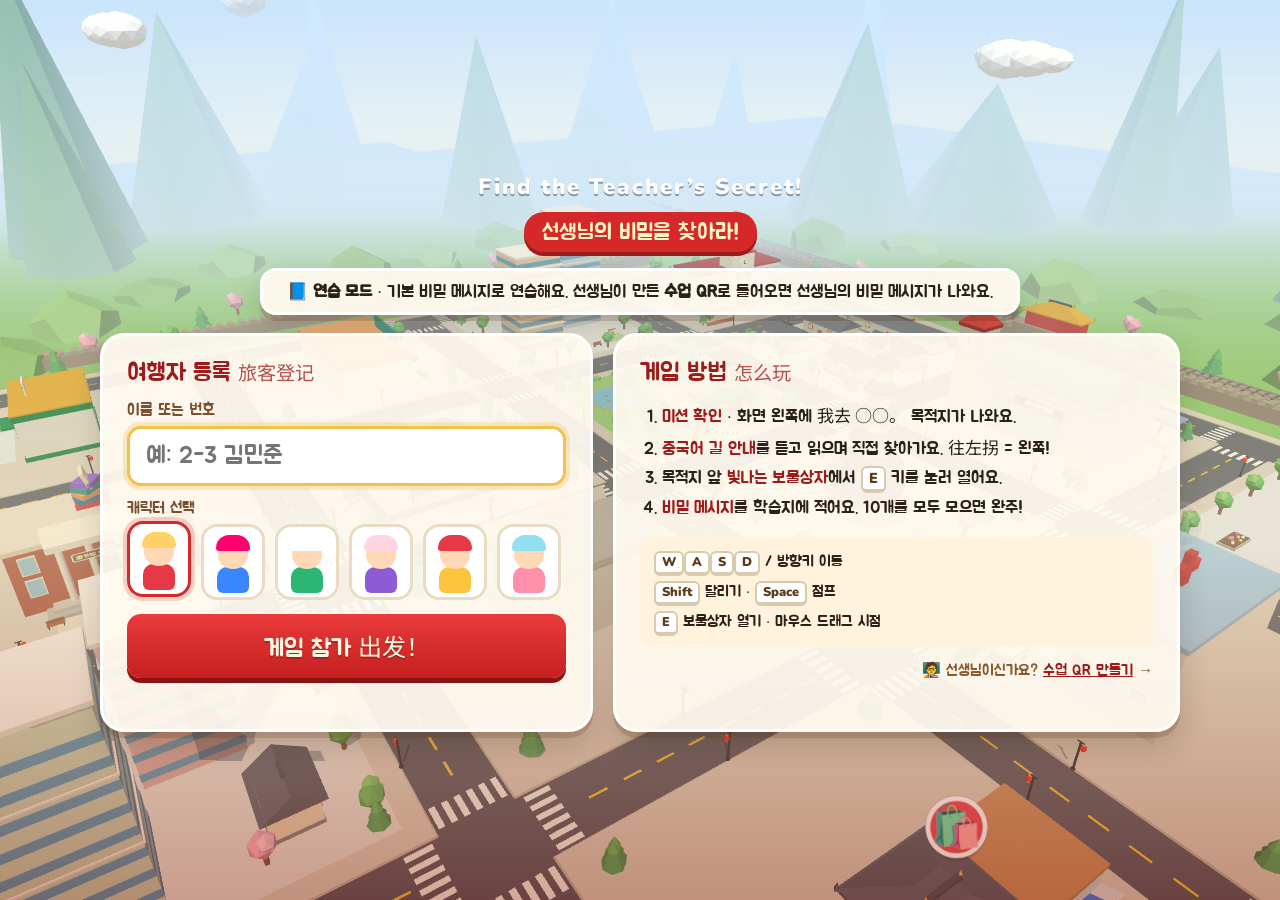
==== index.html @ 03131b45 "Add files via upload" ====
<!doctype html>
<html lang="ko">
<head>
<meta charset="utf-8">
<meta name="viewport" content="width=device-width, initial-scale=1, maximum-scale=1, user-scalable=no, viewport-fit=cover">
<meta name="mobile-web-app-capable" content="yes">
<meta name="apple-mobile-web-app-capable" content="yes">
<meta name="theme-color" content="#d62828">
<title>寻找老师的秘密！ · 선생님의 비밀을 찾아라!</title>
<link rel="icon" href="data:image/svg+xml,<svg xmlns='http://www.w3.org/2000/svg' viewBox='0 0 100 100'><text y='.9em' font-size='90'>🏮</text></svg>">
<link rel="preconnect" href="https://fonts.googleapis.com">
<link rel="preconnect" href="https://fonts.gstatic.com" crossorigin>
<link href="https://fonts.googleapis.com/css2?family=Jua&family=Noto+Sans+SC:wght@500;700;900&family=ZCOOL+KuaiLe&family=Nunito:wght@700;900&display=swap" rel="stylesheet">
<link rel="stylesheet" href="css/game.css">
<script type="importmap">{ "imports": { "three": "./vendor/three.module.min.js" } }</script>
</head>
<body>
<canvas id="scene"></canvas>

<!-- 로딩 -->
<div id="loading" class="screen">
  <div class="load-box">
    <div class="lantern-ico">🏮</div>
    <div class="load-title zh">寻找老师的秘密！</div>
    <div class="load-bar"><i id="load-fill"></i></div>
    <div id="load-msg" class="load-msg">도시를 짓는 중…</div>
  </div>
</div>

<!-- 오류 -->
<div id="fatal" class="screen hidden">
  <div class="card center-card">
    <div class="big-emoji">😵</div>
    <h2>앗, 문제가 생겼어요</h2>
    <p id="fatal-msg"></p>
    <button class="btn primary" onclick="location.reload()">다시 시도</button>
  </div>
</div>

<!-- 로비 -->
<div id="lobby" class="screen hidden">
  <div class="lobby-wrap">
    <div class="lobby-title">
      <div class="title-zh zh" id="lobby-title">寻找老师的秘密！</div>
      <div class="title-en">Find the Teacher’s Secret!</div>
      <div class="title-ko" id="lobby-subtitle">선생님의 비밀을 찾아라!</div>
    </div>
    <div id="lobby-mode" class="lobby-mode hidden"></div>
    <div class="lobby-cards">
      <div class="card join-card">
        <h3>여행자 등록 <span class="zh small">旅客登记</span></h3>
        <label class="field-label" for="name-input">이름 또는 번호</label>
        <input id="name-input" maxlength="20" placeholder="예: 2-3 김민준" autocomplete="off">
        <label class="field-label">캐릭터 선택</label>
        <div id="outfits" class="outfits"></div>
        <button id="join-btn" class="btn primary big">게임 참가 <span class="zh">出发！</span></button>
        <div id="join-msg" class="join-msg"></div>
        <div id="welcome-back" class="welcome-back hidden"></div>
      </div>
      <div class="card howto-card">
        <h3>게임 방법 <span class="zh small">怎么玩</span></h3>
        <ol class="howto">
          <li><b>미션 확인</b> · 화면 왼쪽에 <span class="zh">我去 ○○。</span> 목적지가 나와요.</li>
          <li><b>중국어 길 안내</b>를 듣고 읽으며 직접 찾아가요. <span class="zh">往左拐</span> = 왼쪽!</li>
          <li>목적지 앞 <b>빛나는 보물상자</b>에서 <kbd>E</kbd> 키를 눌러 열어요.</li>
          <li><b>비밀 메시지</b>를 학습지에 적어요. 10개를 모두 모으면 완주!</li>
        </ol>
        <div class="keys only-desk">
          <div><kbd>W</kbd><kbd>A</kbd><kbd>S</kbd><kbd>D</kbd> / 방향키 이동</div>
          <div><kbd>Shift</kbd> 달리기 · <kbd>Space</kbd> 점프</div>
          <div><kbd>E</kbd> 보물상자 열기 · 마우스 드래그 시점</div>
        </div>
        <div class="keys only-touch">
          <div>🕹️ 왼쪽 아래 <b>조이스틱</b>으로 이동 (끝까지 밀면 달리기)</div>
          <div>👆 <b>점프</b> · <b>열기</b> 버튼 · 화면을 밀어서 시점 돌리기</div>
          <div>🤏 두 손가락으로 확대 · 축소 · 📱 가로 화면 추천</div>
        </div>
        <a class="teacher-link" href="make.html">🧑‍🏫 선생님이신가요? <b>수업 QR 만들기</b> →</a>
      </div>
    </div>
  </div>
</div>

<!-- 게임 HUD -->
<div id="hud" class="hidden">
  <div id="topbar">
    <div class="tb-title zh" id="hud-title">寻找老师的秘密！</div>
    <div class="tb-item"><span class="tb-label" id="hud-time-label">남은 시간</span><span id="hud-time" class="tb-val">--:--</span></div>
    <div class="tb-item"><span class="tb-label">비밀 메시지</span><span class="tb-val"><b id="hud-count">0</b>/10</span></div>
    <div class="tb-item mission-mini"><span class="tb-label">현재 미션</span><span id="hud-mission" class="tb-val zh">—</span></div>
    <div class="tb-btns">
      <button id="btn-collect" class="icon-btn only-compact" title="모은 메시지 보기">📜</button>
      <button id="btn-korean" class="icon-btn" title="한국어 뜻 보기">한</button>
      <button id="btn-settings" class="icon-btn" title="설정">⚙️</button>
    </div>
  </div>

  <div id="left">
    <div class="panel mission-card">
      <div class="mc-q"><span class="zh">你去哪儿？</span><span class="ko-line">너는 어디에 가니?</span></div>
      <div class="mc-a">
        <span class="zh mc-wo">我去</span>
        <span id="mc-dest" class="zh mc-dest">—</span>
        <span class="zh mc-wo">。</span>
      </div>
      <div id="mc-py" class="pinyin">—</div>
      <div id="mc-ko" class="ko-line">—</div>
      <div class="mc-btns">
        <button id="btn-skip" class="btn small ghost">다른 목적지 ↻</button>
      </div>
    </div>
    <div class="panel guide-card">
      <div class="gc-head"><span class="gc-label">🧭 길 안내 <span class="zh small">指路</span></span><span id="gc-speaking" class="speaking"><i></i><i></i><i></i></span></div>
      <div id="gc-zh" class="zh gc-zh">欢迎来到中国城市！</div>
      <div id="gc-py" class="pinyin">Huānyíng láidào Zhōngguó chéngshì!</div>
      <div id="gc-ko" class="ko-line">중국 도시에 온 것을 환영합니다!</div>
      <div class="gc-btns">
        <button id="btn-replay" class="btn small">🔊 다시 듣기 <span class="zh">再听一遍</span></button>
      </div>
      <div id="gc-log" class="gc-log"></div>
    </div>
  </div>

  <div id="right">
    <div class="panel collect-card">
      <div class="cc-head zh">秘密消息收集情况</div>
      <div class="cc-progress"><i id="cc-fill"></i><span id="cc-pct">0%</span></div>
      <ol id="cc-list" class="cc-list"></ol>
      <div id="cc-approved" class="approved hidden">✅ 학습지 제출 승인 완료</div>
    </div>
  </div>

  <div id="bottom">
    <div class="ctl-hint"><kbd>WASD</kbd> 이동 · <kbd>Shift</kbd> 달리기 · <kbd>Space</kbd> 점프 · <kbd>E</kbd> 열기 · 🖱 드래그 시점 · 휠 줌</div>
    <div id="status" class="status">🚶 탐험 중</div>
  </div>

  <div id="touch-ctl" class="only-touch">
    <div id="joy" class="joy"><div id="joy-knob" class="joy-knob"></div></div>
    <button id="t-jump" class="t-btn jump">점프<small>跳</small></button>
    <button id="t-open" class="t-btn open">열기<small>打开</small></button>
  </div>
  <div id="prompt" class="prompt hidden"><kbd>E</kbd> <span class="zh">打开宝箱</span> 보물상자 열기</div>
  <div id="conn-badge" class="conn-badge hidden">⚠️ 인터넷 연결이 끊겼어요. 다시 연결하는 중…</div>
</div>

<!-- 메시지 획득 -->
<div id="msg-modal" class="modal hidden">
  <div class="msg-card">
    <div class="msg-rays"></div>
    <div class="msg-top zh">恭喜你，找到了！</div>
    <div class="msg-place"><span id="msg-icon"></span> <span id="msg-dest" class="zh"></span></div>
    <div class="msg-label">비밀 메시지 <b id="msg-num"></b></div>
    <div id="msg-text" class="msg-text zh"></div>
    <div class="msg-note">✏️ 학습지에 기록하세요!</div>
    <button id="msg-ok" class="btn primary">확인 <span class="zh">好的</span> <kbd>Enter</kbd></button>
  </div>
</div>

<!-- 상태 오버레이 -->
<div id="overlay" class="modal hidden">
  <div class="card center-card">
    <div id="ov-emoji" class="big-emoji">⏳</div>
    <h2 id="ov-title"></h2>
    <p id="ov-text"></p>
    <div id="ov-extra"></div>
  </div>
</div>

<div id="countdown" class="countdown hidden"></div>

<!-- 완주 -->
<div id="finish" class="modal hidden">
  <div class="card finish-card">
    <div class="big-emoji">🏆</div>
    <div class="zh fin-1">恭喜你！任务完成！</div>
    <div class="zh fin-2">你成功找到了老师的全部秘密！</div>
    <div class="fin-ko">선생님의 비밀 10개를 모두 찾았어요!</div>
    <div class="fin-record">기록 <b id="fin-time">--:--</b></div>
    <div id="rc-box" class="rc-box hidden">
      <div class="rc-row"><span>이름</span><b id="rc-name"></b></div>
      <div class="rc-row"><span>수업</span><b id="rc-class"></b></div>
      <div class="rc-row"><span>완주 시각</span><b id="rc-when"></b></div>
      <div class="rc-row"><span>도전</span><b id="rc-tries"></b></div>
      <div class="rc-row"><span>확인 코드</span><b id="rc-code" class="rc-code"></b></div>
    </div>
    <div id="fin-msgs" class="fin-msgs"></div>
    <div class="fin-note">✏️ 학습지에 모두 적었는지 확인하고 <b>선생님께 제출</b>하세요.<span class="only-solo"><br>📸 이 기록 카드를 <b>캡처</b>하거나 선생님께 보여 주세요.</span></div>
    <div id="fin-approved" class="approved hidden">✅ 선생님이 학습지 제출을 승인했어요!</div>
    <button id="fin-close" class="btn ghost">도시 계속 구경하기</button>
  </div>
</div>

<!-- 설정 -->
<div id="settings" class="modal hidden">
  <div class="card settings-card">
    <h3>⚙️ 설정</h3>
    <label>🗣 중국어 음성 <input type="range" id="vol-voice" min="0" max="1" step="0.05"></label>
    <label>🎵 배경음악 <input type="range" id="vol-music" min="0" max="1" step="0.05"></label>
    <label>🔔 효과음 <input type="range" id="vol-sfx" min="0" max="1" step="0.05"></label>
    <label>🐢 말하기 속도 <input type="range" id="voice-rate" min="0.5" max="1.2" step="0.05"></label>
    <button id="btn-test-voice" class="btn small">🔊 음성 테스트</button>
    <div id="voice-info" class="voice-info"></div>
    <label class="row">🖥 그래픽 품질
      <select id="gfx"><option value="high">높음 (그림자)</option><option value="low">낮음 (빠름)</option></select>
    </label>
    <label class="row"><input type="checkbox" id="opt-pinyin"> 병음(Pinyin) 표시</label>
    <button id="btn-respawn" class="btn small ghost">🏠 출발 지점으로 돌아가기</button>
    <button id="btn-fullscreen" class="btn small ghost">⛶ 전체 화면</button>
    <div id="restart-box" class="restart-box only-solo">
      <button id="btn-restart" class="btn small ghost">↺ 처음부터 다시 하기</button>
      <div id="restart-confirm" class="hidden">모은 메시지가 모두 지워지고 시간도 다시 시작돼요. 기록 카드에는 도전 횟수가 표시돼요.
        <div class="row-btns"><button id="restart-yes" class="btn small primary">다시 하기</button><button id="restart-no" class="btn small">취소</button></div>
      </div>
    </div>
    <button id="settings-close" class="btn primary">닫기</button>
  </div>
</div>

<div id="mode-badge" class="mode-badge hidden"></div>
<div id="toast" class="toast hidden"></div>
<div id="labels"></div>

<script type="module" src="js/game/main.js"></script>
</body>
</html>
---- css/game.css ----
:root {
  --red: #d62828; --red-d: #9e1b1b; --gold: #f2c14e; --gold-l: #ffe08a; --cream: #fff8ec; --ink: #2b2118;
  --jade: #2bb673; --sky: #3a86ff; --panel: rgba(255, 250, 240, 0.93); --shadow: 0 6px 0 rgba(90, 40, 10, 0.18), 0 14px 30px rgba(40, 20, 0, 0.18);
  --zh: "Noto Sans SC", "Microsoft YaHei", "PingFang SC", "Noto Sans CJK SC", "Noto Sans CJK TC", sans-serif;
  --ko: "Jua", "Malgun Gothic", "Apple SD Gothic Neo", sans-serif;
}
* { box-sizing: border-box; }
html, body { margin: 0; height: 100%; overflow: hidden; background: #bfe3ff; font-family: var(--ko); color: var(--ink); user-select: none; -webkit-user-select: none; }
canvas#scene { position: fixed; inset: 0; width: 100vw; height: 100vh; display: block; outline: none; }
.zh { font-family: var(--zh); }
.hidden { display: none !important; }
.small { font-size: 0.8em; opacity: 0.75; }
input, select, button { font-family: inherit; }
kbd { display: inline-block; min-width: 1.6em; padding: 1px 6px; border-radius: 6px; background: #fff; border: 2px solid #d9c9ad; border-bottom-width: 4px; font-family: "Nunito", sans-serif; font-weight: 900; font-size: 0.85em; color: #5a3a1a; text-align: center; line-height: 1.3; }

/* ---------- 버튼 ---------- */
.btn { border: 0; cursor: pointer; border-radius: 14px; padding: 10px 18px; font-size: 17px; background: #fff; color: var(--ink); box-shadow: 0 4px 0 #d8c7a8; transition: transform .08s, box-shadow .08s, filter .15s; }
.btn:hover { filter: brightness(1.05); transform: translateY(-1px); }
.btn:active { transform: translateY(3px); box-shadow: 0 1px 0 #d8c7a8; }
.btn:disabled { opacity: .5; cursor: default; transform: none; }
.btn.primary { background: linear-gradient(#ea3b3b, #c51f1f); color: #fff8e1; box-shadow: 0 5px 0 #8a1414; text-shadow: 0 2px 0 rgba(0,0,0,.2); }
.btn.primary:active { box-shadow: 0 2px 0 #8a1414; }
.btn.big { width: 100%; font-size: 24px; padding: 14px; margin-top: 14px; }
.btn.small { font-size: 14px; padding: 7px 12px; border-radius: 10px; }
.btn.ghost { background: transparent; box-shadow: none; border: 2px solid #d8c7a8; }
.icon-btn { width: 40px; height: 40px; border-radius: 12px; border: 0; background: #fff; box-shadow: 0 3px 0 #d8c7a8; font-size: 18px; cursor: pointer; font-family: var(--ko); }
.icon-btn.on { background: var(--gold); box-shadow: 0 3px 0 #b8892a; }

/* ---------- 카드 ---------- */
.card { background: var(--panel); border-radius: 24px; padding: 22px 24px; box-shadow: var(--shadow); border: 3px solid #fff; }
.card h3 { margin: 0 0 12px; font-size: 24px; color: var(--red-d); font-weight: normal; }
.center-card { max-width: 520px; text-align: center; }
.center-card h2 { font-weight: normal; margin: 6px 0 10px; color: var(--red-d); font-size: 28px; }
.center-card p { font-size: 18px; line-height: 1.6; margin: 0 0 14px; }
.big-emoji { font-size: 64px; line-height: 1; }
.big-zh { font-size: 34px; color: var(--red); }

/* ---------- 화면 ---------- */
.screen { position: fixed; inset: 0; display: flex; align-items: center; justify-content: center; z-index: 50; }
#loading { background: radial-gradient(circle at 50% 40%, #fff3d6, #f7c873 55%, #d9622b); }
.load-box { text-align: center; width: min(420px, 86vw); }
.lantern-ico { font-size: 80px; animation: sway 2s ease-in-out infinite; transform-origin: 50% 0; }
@keyframes sway { 50% { transform: rotate(8deg); } }
.load-title { font-size: 44px; font-weight: 900; color: var(--red-d); margin: 8px 0 18px; text-shadow: 0 3px 0 #fff3c4; }
.load-bar { height: 18px; background: rgba(255,255,255,.6); border-radius: 99px; overflow: hidden; border: 3px solid #fff; }
.load-bar i { display: block; height: 100%; width: 0; background: linear-gradient(90deg, var(--red), var(--gold)); transition: width .3s; }
.load-msg { margin-top: 12px; font-size: 18px; color: #6a3410; }
#fatal { background: rgba(60, 20, 10, .55); }

/* ---------- 로비 ---------- */
#lobby { background: linear-gradient(180deg, rgba(255,240,210,0) 0%, rgba(255,236,200,.35) 60%, rgba(160,40,20,.35) 100%); overflow: auto; align-items: flex-start; padding: 4vh 20px; }
.lobby-wrap { width: min(1080px, 100%); margin: auto; }
.lobby-title { text-align: center; margin-bottom: 22px; animation: drop .7s cubic-bezier(.2,1.4,.4,1); }
@keyframes drop { from { transform: translateY(-40px); opacity: 0; } }
.title-zh { font-family: "ZCOOL KuaiLe", var(--zh); font-size: clamp(46px, 7vw, 92px); color: #fff4c9; -webkit-text-stroke: 3px var(--red-d); text-shadow: 0 6px 0 var(--red-d), 0 12px 24px rgba(80,0,0,.35); letter-spacing: 4px; }
.title-en { font-family: "Nunito", sans-serif; font-weight: 900; color: #fff; font-size: 22px; text-shadow: 0 2px 0 rgba(0,0,0,.35); letter-spacing: 2px; margin-top: 4px; }
.title-ko { display: inline-block; margin-top: 10px; background: var(--red); color: #fff3c4; padding: 6px 18px; border-radius: 99px; font-size: 22px; box-shadow: 0 4px 0 var(--red-d); }
.lobby-cards { display: grid; grid-template-columns: 1fr 1.15fr; gap: 20px; }
.field-label { display: block; margin: 12px 0 6px; font-size: 16px; color: #7a5130; }
#name-input { width: 100%; font-size: 24px; padding: 12px 16px; border-radius: 14px; border: 3px solid #e6d3b3; background: #fff; outline: none; }
#name-input:focus { border-color: var(--gold); box-shadow: 0 0 0 4px rgba(242,193,78,.3); }
.outfits { display: flex; gap: 10px; flex-wrap: wrap; }
.outfit { width: 64px; height: 76px; border-radius: 16px; border: 3px solid #eadcc4; background: #fff; cursor: pointer; position: relative; padding: 0; }
.outfit.sel { border-color: var(--red); box-shadow: 0 0 0 4px rgba(214,40,40,.2); transform: translateY(-3px); }
.outfit i { position: absolute; left: 50%; transform: translateX(-50%); display: block; }
.o-hat { top: 8px; width: 34px; height: 16px; border-radius: 18px 18px 4px 4px; background: var(--h); z-index: 2; }
.o-face { top: 14px; width: 30px; height: 28px; border-radius: 50%; background: #ffd8b5; z-index: 1; }
.o-body { top: 40px; width: 32px; height: 26px; border-radius: 10px 10px 6px 6px; background: var(--c); }
.join-msg { margin-top: 10px; font-size: 16px; color: var(--red-d); min-height: 1.2em; line-height: 1.6; }
.welcome-back { margin-top: 10px; background: #e9f9ef; border-radius: 12px; padding: 8px 12px; color: #1f7a4a; }
.howto { margin: 0; padding-left: 22px; font-size: 17px; line-height: 1.75; }
.howto b { color: var(--red-d); font-weight: normal; }
.keys { margin-top: 14px; background: #fff3dd; border-radius: 14px; padding: 10px 14px; font-size: 15px; line-height: 2; }

/* ---------- HUD ---------- */
#hud { position: fixed; inset: 0; pointer-events: none; z-index: 10; }
#hud > * { pointer-events: auto; }
#topbar { position: absolute; top: 12px; left: 50%; transform: translateX(-50%); display: flex; align-items: center; gap: 8px; background: var(--panel); padding: 8px 10px 8px 18px; border-radius: 20px; box-shadow: var(--shadow); white-space: nowrap; }
.tb-title { font-family: "ZCOOL KuaiLe", var(--zh); font-size: 26px; color: var(--red); padding-right: 10px; border-right: 2px dashed #e6d3b3; }
.tb-item { display: flex; flex-direction: column; align-items: center; padding: 0 12px; border-right: 2px dashed #e6d3b3; }
.tb-label { font-size: 12px; color: #9a7650; }
.tb-val { font-size: 22px; font-family: "Nunito", var(--zh); font-weight: 900; }
.tb-val b { color: var(--red); }
#hud-time.low { color: var(--red); animation: blink 1s infinite; }
@keyframes blink { 50% { opacity: .4; } }
.mission-mini .tb-val { font-family: var(--zh); font-size: 20px; color: var(--red-d); }
.tb-btns { display: flex; gap: 6px; padding-left: 4px; }

#left { position: absolute; left: 16px; top: 90px; width: 330px; display: flex; flex-direction: column; gap: 12px; }
#right { position: absolute; right: 16px; top: 90px; width: 270px; }
.panel { background: var(--panel); border-radius: 22px; padding: 14px 18px; box-shadow: var(--shadow); border: 3px solid #fff; }
.mission-card { background: linear-gradient(160deg, #fff8ec 0%, #ffeccd 100%); border-color: #ffe2a8; position: relative; overflow: hidden; }
.mission-card::after { content: "任务"; position: absolute; right: -6px; top: -8px; font-family: var(--zh); font-weight: 900; font-size: 56px; color: rgba(214,40,40,.07); }
.mc-q { font-size: 18px; color: #8a5a2b; display: flex; flex-direction: column; }
.mc-q .zh { font-size: 24px; font-weight: 700; }
.mc-a { display: flex; align-items: baseline; gap: 6px; margin-top: 4px; }
.mc-wo { font-size: 30px; font-weight: 700; color: #6a3410; }
.mc-dest { font-size: 54px; font-weight: 900; color: var(--red); line-height: 1.1; text-shadow: 0 3px 0 #ffd88a; }
.pinyin { font-family: "Nunito", sans-serif; font-weight: 700; color: #b07a3c; font-size: 17px; margin-top: 2px; }
.ko-line { display: none; color: #2a6fb0; font-size: 16px; margin-top: 3px; }
body.show-ko .ko-line { display: block; }
body.hide-py .pinyin { display: none; }
.mc-btns { margin-top: 8px; }
.mission-card.done .mc-wo { display: none; }
.mission-card.done .mc-dest { font-size: 40px; color: var(--jade); }
.guide-card { border-color: #cfe6ff; background: linear-gradient(160deg, #ffffff, #eef6ff); }
.guide-card.flash { animation: flash .6s; }
.guide-card.warn { border-color: #ffb3b3; background: linear-gradient(160deg, #fff, #ffecec); }
@keyframes flash { 0% { transform: scale(1.04); box-shadow: 0 0 0 6px rgba(58,134,255,.35), var(--shadow); } 100% { transform: scale(1); } }
.gc-head { display: flex; justify-content: space-between; align-items: center; font-size: 16px; color: #3a6ea8; margin-bottom: 4px; }
.gc-zh { font-size: 34px; font-weight: 900; color: #16365c; line-height: 1.25; word-break: keep-all; }
.speaking { display: inline-flex; gap: 3px; align-items: flex-end; height: 18px; opacity: 0; transition: opacity .2s; }
.speaking.on { opacity: 1; }
.speaking i { width: 4px; background: var(--sky); border-radius: 2px; animation: eq .6s ease-in-out infinite; height: 6px; }
.speaking i:nth-child(2) { animation-delay: .15s; } .speaking i:nth-child(3) { animation-delay: .3s; }
@keyframes eq { 50% { height: 18px; } }
.gc-btns { margin-top: 10px; }
.gc-log { margin-top: 8px; border-top: 2px dashed #dbe8f6; padding-top: 6px; font-size: 14px; color: #8aa0b8; }
.gc-log div:first-child { display: none; }

.collect-card .cc-head { font-size: 20px; font-weight: 900; color: var(--red-d); text-align: center; margin-bottom: 8px; }
.cc-progress { position: relative; height: 22px; background: #f1e3c8; border-radius: 99px; overflow: hidden; margin-bottom: 10px; }
.cc-progress i { position: absolute; inset: 0 auto 0 0; width: 0; background: linear-gradient(90deg, var(--gold), var(--red)); border-radius: 99px; transition: width .6s cubic-bezier(.2,1.4,.4,1); }
.cc-progress span { position: absolute; inset: 0; text-align: center; font: 900 14px/22px "Nunito", sans-serif; color: #5a2a0a; }
.cc-list { list-style: none; margin: 0; padding: 0; display: grid; gap: 4px; }
.cc-list li { display: grid; grid-template-columns: 24px 1fr auto 18px; align-items: center; gap: 6px; padding: 4px 8px; border-radius: 10px; background: #fff; font-size: 16px; }
.cc-list li.cur { outline: 3px solid var(--gold); }
.cc-list li.got { background: #eafaf0; }
.ci-n { font: 900 14px "Nunito", sans-serif; color: #b08a5a; text-align: center; }
.ci-place { color: #6a4a2a; }
.ci-msg { font-weight: 900; font-size: 22px; color: #c9b597; min-width: 30px; text-align: center; }
.got .ci-msg { color: var(--red); }
.ci-ok { color: var(--jade); font-weight: 900; }
.approved { margin-top: 10px; background: #e3f8ea; color: #1b7a45; border-radius: 12px; padding: 8px; text-align: center; }

#bottom { position: absolute; bottom: 12px; left: 50%; transform: translateX(-50%); display: flex; gap: 10px; align-items: center; }
.ctl-hint { background: rgba(255,255,255,.85); border-radius: 14px; padding: 6px 14px; font-size: 14px; color: #6a4a2a; box-shadow: 0 3px 0 rgba(0,0,0,.08); white-space: nowrap; }
.status { background: var(--ink); color: #fff3c4; padding: 7px 16px; border-radius: 14px; font-size: 16px; white-space: nowrap; }
.prompt { position: absolute; left: 50%; bottom: 76px; transform: translateX(-50%); background: linear-gradient(#ffe48a, #f2c14e); color: #5a2a0a; font-size: 24px; padding: 12px 24px; border-radius: 18px; box-shadow: 0 5px 0 #b8892a, 0 10px 30px rgba(0,0,0,.25); animation: bob 1s ease-in-out infinite; }
.prompt kbd { font-size: 22px; }
@keyframes bob { 50% { transform: translate(-50%, -6px); } }
.mode-badge { position: fixed; z-index: 55; left: 16px; bottom: 60px; max-width: 330px; background: #fff0c2; border: 2px solid #f2c14e; color: #6a4a00; border-radius: 12px; padding: 6px 10px; font-size: 13px; line-height: 1.4; }
.conn-badge { position: absolute; top: 80px; left: 50%; transform: translateX(-50%); background: #ffe0e0; color: #9e1b1b; padding: 8px 16px; border-radius: 12px; }

/* ---------- 모달 ---------- */
.modal { position: fixed; inset: 0; z-index: 30; display: flex; align-items: center; justify-content: center; background: rgba(30, 15, 5, .45); backdrop-filter: blur(2px); }
.msg-card { position: relative; width: min(460px, 90vw); text-align: center; background: linear-gradient(#fffaf0, #ffeccd); border-radius: 28px; padding: 26px 24px 22px; border: 4px solid var(--gold); box-shadow: 0 0 0 6px rgba(255,255,255,.6), 0 30px 60px rgba(0,0,0,.35); animation: popin .55s cubic-bezier(.2,1.6,.4,1); overflow: hidden; }
@keyframes popin { from { transform: scale(.3) rotate(-8deg); opacity: 0; } }
.msg-rays { position: absolute; inset: -50%; background: repeating-conic-gradient(rgba(242,193,78,.18) 0 10deg, transparent 10deg 20deg); animation: spin 14s linear infinite; z-index: 0; }
@keyframes spin { to { transform: rotate(360deg); } }
.msg-card > *:not(.msg-rays) { position: relative; z-index: 1; }
.msg-top { font-size: 30px; font-weight: 900; color: var(--red); }
.msg-place { font-size: 22px; color: #6a4a2a; margin-top: 4px; }
.msg-label { margin-top: 10px; font-size: 16px; color: #9a7650; }
.msg-text { font-size: 120px; font-weight: 900; color: var(--red-d); line-height: 1.15; margin: 4px 0 6px; text-shadow: 0 6px 0 #ffd88a; animation: grow .7s .2s cubic-bezier(.2,1.6,.4,1) both; word-break: break-all; }
@keyframes grow { from { transform: scale(0); } }
.msg-note { font-size: 18px; color: #2a6fb0; margin-bottom: 14px; }
.countdown { position: fixed; inset: 0; z-index: 40; display: flex; align-items: center; justify-content: center; font: 900 200px "Nunito", var(--zh); color: #fff4c9; -webkit-text-stroke: 6px var(--red-d); text-shadow: 0 10px 0 var(--red-d); pointer-events: none; }
.countdown.pop { animation: cd .8s ease-out; }
@keyframes cd { from { transform: scale(2.2); opacity: 0; } 30% { opacity: 1; } }
.finish-card { width: min(560px, 92vw); text-align: center; max-height: 92vh; overflow: auto; animation: popin .6s cubic-bezier(.2,1.6,.4,1); }
.fin-1 { font-size: 40px; font-weight: 900; color: var(--red); }
.fin-2 { font-size: 22px; font-weight: 700; color: #6a3410; margin-top: 2px; }
.fin-ko { color: #2a6fb0; margin: 6px 0 10px; font-size: 18px; }
.fin-record { font-size: 22px; } .fin-record b { font: 900 34px "Nunito", sans-serif; color: var(--red-d); }
.fin-msgs { display: grid; grid-template-columns: repeat(5, 1fr); gap: 6px; margin: 14px 0; }
.fm { background: #fff; border-radius: 12px; padding: 6px 4px; font-size: 13px; color: #8a6a4a; display: flex; flex-direction: column; }
.fm b { font-size: 26px; color: var(--red); }
.fin-note { font-size: 17px; margin-bottom: 12px; }
.settings-card { width: min(420px, 92vw); display: flex; flex-direction: column; gap: 12px; }
.settings-card label { display: flex; justify-content: space-between; align-items: center; gap: 12px; font-size: 17px; }
.settings-card input[type=range] { width: 180px; accent-color: var(--red); }
.settings-card select { font-size: 15px; padding: 4px 8px; border-radius: 8px; }
.voice-info { font-size: 14px; color: #6a4a2a; background: #fff3dd; padding: 8px 10px; border-radius: 10px; line-height: 1.5; }
.toast { position: fixed; top: 90px; left: 50%; transform: translateX(-50%); z-index: 45; background: var(--ink); color: #fff3c4; padding: 10px 18px; border-radius: 14px; font-size: 17px; box-shadow: var(--shadow); max-width: 80vw; text-align: center; }
.confetti { position: fixed; inset: 0; pointer-events: none; z-index: 60; overflow: hidden; }
.confetti i { position: absolute; top: -20px; width: 10px; height: 16px; border-radius: 2px; animation: fall linear forwards; }
@keyframes fall { to { top: 110vh; transform: rotate(720deg) translateX(60px); } }

@media (max-width: 1180px) {
  #left { width: 280px; } #right { width: 230px; }
  .mc-dest { font-size: 44px; } .gc-zh { font-size: 28px; }
  .ctl-hint { display: none; }
  .tb-title { font-size: 20px; }
}
@media (max-width: 860px) {
  .lobby-cards { grid-template-columns: 1fr; }
  .mission-mini { display: none; }
}

/* ======================================================================
   노트북 · 태블릿 · 휴대폰 공통
   ====================================================================== */
html, body { overscroll-behavior: none; -webkit-tap-highlight-color: transparent; }
canvas#scene { touch-action: none; }
button, .btn, .icon-btn, .outfit { touch-action: manipulation; }
.only-touch { display: none !important; }
body.touch .only-touch { display: block !important; }
body.touch .only-desk { display: none !important; }
.only-solo { display: none; }
body.solo .only-solo { display: inline; }
body.solo div.only-solo { display: block; }
.only-compact { display: none; }

.lobby-mode { max-width: 760px; margin: -6px auto 18px; background: rgba(255,250,240,.94); border: 3px solid #fff; border-radius: 16px; padding: 10px 16px; text-align: center; font-size: 17px; box-shadow: var(--shadow); }
.teacher-link { display: block; margin-top: 14px; text-align: right; color: #8a5a2b; text-decoration: none; font-size: 15px; }
.teacher-link b { color: var(--red-d); font-weight: normal; text-decoration: underline; }

/* 터치 조작 */
#touch-ctl { position: absolute; inset: auto 0 0 0; height: 0; pointer-events: none; }
.joy { position: fixed; left: calc(18px + env(safe-area-inset-left, 0px)); bottom: calc(18px + env(safe-area-inset-bottom, 0px)); width: 132px; height: 132px; border-radius: 50%;
  background: radial-gradient(circle, rgba(255,255,255,.35), rgba(255,255,255,.15)); border: 3px solid rgba(255,255,255,.85); box-shadow: 0 6px 20px rgba(0,0,0,.2); pointer-events: auto; touch-action: none; z-index: 12; }
.joy.on { background: radial-gradient(circle, rgba(255,240,200,.5), rgba(255,255,255,.2)); }
.joy-knob { position: absolute; left: 50%; top: 50%; width: 58px; height: 58px; margin: -29px 0 0 -29px; border-radius: 50%; background: linear-gradient(#fff, #f1e3c8); border: 3px solid #d8c7a8; box-shadow: 0 4px 0 #b9a27c; pointer-events: none; }
.t-btn { position: fixed; z-index: 12; pointer-events: auto; touch-action: none; border: 0; border-radius: 50%; font-family: var(--ko); color: #fff; display: flex; flex-direction: column; align-items: center; justify-content: center; line-height: 1.1; -webkit-user-select: none; user-select: none; }
.t-btn small { font-family: var(--zh); font-size: 12px; opacity: .85; }
.t-btn.jump { right: calc(22px + env(safe-area-inset-right, 0px)); bottom: calc(132px + env(safe-area-inset-bottom, 0px)); width: 70px; height: 70px; font-size: 17px; background: rgba(58,134,255,.85); box-shadow: 0 5px 0 #2a5fb8; }
.t-btn.open { right: calc(104px + env(safe-area-inset-right, 0px)); bottom: calc(26px + env(safe-area-inset-bottom, 0px)); width: 92px; height: 92px; font-size: 22px; background: rgba(150,130,100,.6); box-shadow: 0 5px 0 rgba(90,70,40,.6); }
.t-btn.open.ready { background: linear-gradient(#ffd75e, #f2a93b); color: #5a2a0a; box-shadow: 0 5px 0 #b8892a, 0 0 0 6px rgba(255,215,94,.4); animation: pulse 1s ease-in-out infinite; }
.t-btn.on { transform: translateY(3px); filter: brightness(1.1); }
@keyframes pulse { 50% { box-shadow: 0 5px 0 #b8892a, 0 0 0 14px rgba(255,215,94,0); } }
body.touch #bottom .ctl-hint { display: none; }
body.touch #bottom { bottom: calc(10px + env(safe-area-inset-bottom, 0px)); }
body.touch .prompt { bottom: calc(150px + env(safe-area-inset-bottom, 0px)); cursor: pointer; font-size: 20px; }
body.touch .mode-badge { bottom: auto; top: 80px; }

/* 기록 카드 */
.rc-box { margin: 12px auto 4px; max-width: 380px; background: #fff; border: 3px dashed var(--gold); border-radius: 16px; padding: 10px 16px; display: grid; gap: 4px; text-align: left; }
.rc-row { display: flex; justify-content: space-between; gap: 12px; font-size: 16px; }
.rc-row span { color: #9a7650; }
.rc-code { font: 900 22px "Nunito", monospace; letter-spacing: 3px; color: var(--red-d); }
.restart-box { border-top: 2px dashed #e6d3b3; padding-top: 10px; font-size: 14px; line-height: 1.5; }
.restart-box .row-btns { display: flex; gap: 8px; margin-top: 6px; }

/* 태블릿 (가로 1180 이하) */
@media (max-width: 1180px) {
  .gc-log { display: none; }
}

/* 좁은 화면 · 휴대폰 (세로) */
@media (max-width: 760px) {
  .only-compact { display: inline-block; }
  #topbar { top: calc(6px + env(safe-area-inset-top, 0px)); left: 6px; right: 6px; transform: none; padding: 5px 6px 5px 10px; gap: 4px; border-radius: 14px; justify-content: space-between; }
  .tb-title { display: none; }
  .tb-item { padding: 0 6px; }
  .tb-label { font-size: 10px; }
  .tb-val { font-size: 17px; }
  .icon-btn { width: 34px; height: 34px; font-size: 15px; border-radius: 10px; }
  #left { left: 6px; right: 6px; top: calc(58px + env(safe-area-inset-top, 0px)); width: auto; flex-direction: row; gap: 6px; }
  .panel { padding: 8px 10px; border-radius: 14px; border-width: 2px; }
  .mission-card { flex: 0 0 38%; min-width: 0; }
  .guide-card { flex: 1; min-width: 0; }
  .mission-card::after { display: none; }
  .mc-q { font-size: 12px; } .mc-q .zh { font-size: 14px; }
  .mc-wo { font-size: 16px; } .mc-dest { font-size: 26px; }
  .mc-btns { display: none; }
  .pinyin { font-size: 12px; } .ko-line { font-size: 12px; }
  .gc-head { font-size: 12px; margin: 0; }
  .gc-zh { font-size: 19px; }
  .gc-btns { margin-top: 4px; }
  .gc-btns .btn { font-size: 12px; padding: 4px 8px; }
  #right { display: none; }
  body.show-collect #right { display: block; position: fixed; left: 50%; top: 50%; transform: translate(-50%, -50%); width: min(320px, 90vw); z-index: 25; }
  body.show-collect #right::before { content: ""; position: fixed; inset: -100vh -100vw; background: rgba(30,15,5,.35); z-index: -1; }
  .status { font-size: 13px; padding: 5px 10px; }
  body.touch #bottom { left: auto; right: 8px; transform: none; bottom: auto; top: calc(178px + env(safe-area-inset-top, 0px)); }
  .joy { width: 116px; height: 116px; }
  .msg-text { font-size: 84px; }
  .fin-1 { font-size: 30px; } .fin-2 { font-size: 17px; }
  .fin-msgs { grid-template-columns: repeat(5, 1fr); gap: 4px; }
  .fm b { font-size: 20px; }
  .countdown { font-size: 140px; }
}

/* 휴대폰 · 작은 태블릿 (가로, 높이가 낮을 때) */
@media (max-height: 520px) {
  .only-compact { display: inline-block; }
  #topbar { top: calc(4px + env(safe-area-inset-top, 0px)); padding: 3px 6px 3px 10px; gap: 4px; }
  .tb-title { font-size: 17px; padding-right: 6px; }
  .tb-label { font-size: 10px; } .tb-val { font-size: 16px; }
  .mission-mini .tb-val { font-size: 15px; }
  .icon-btn { width: 32px; height: 32px; font-size: 14px; }
  #left { top: 52px; left: calc(8px + env(safe-area-inset-left, 0px)); width: 250px; gap: 6px; }
  .panel { padding: 7px 10px; border-radius: 14px; border-width: 2px; }
  .mission-card::after { display: none; }
  .mc-q { flex-direction: row; gap: 6px; font-size: 12px; } .mc-q .zh { font-size: 14px; }
  .mc-a { margin-top: 0; } .mc-wo { font-size: 18px; } .mc-dest { font-size: 30px; }
  .mc-btns { margin-top: 2px; } .mc-btns .btn { font-size: 12px; padding: 3px 8px; }
  .pinyin { font-size: 12px; } .ko-line { font-size: 12px; }
  .gc-head { font-size: 12px; } .gc-zh { font-size: 19px; }
  .gc-btns { margin-top: 3px; } .gc-btns .btn { font-size: 12px; padding: 4px 8px; }
  .gc-log { display: none; }
  #right { display: none; }
  body.show-collect #right { display: block; position: fixed; left: 50%; top: 50%; transform: translate(-50%, -50%); width: 300px; max-height: 92vh; overflow: auto; z-index: 25; }
  body.show-collect #right::before { content: ""; position: fixed; inset: -100vh -100vw; background: rgba(30,15,5,.35); z-index: -1; }
  .cc-list li { padding: 2px 8px; font-size: 14px; } .ci-msg { font-size: 18px; }
  #bottom { bottom: 6px; }
  body.touch #bottom { left: 50%; right: auto; transform: translateX(-50%); top: auto; bottom: calc(8px + env(safe-area-inset-bottom, 0px)); }
  .joy { width: 112px; height: 112px; left: calc(14px + env(safe-area-inset-left, 0px)); bottom: calc(12px + env(safe-area-inset-bottom, 0px)); }
  .t-btn.jump { width: 62px; height: 62px; bottom: calc(110px + env(safe-area-inset-bottom, 0px)); }
  .t-btn.open { width: 82px; height: 82px; bottom: calc(16px + env(safe-area-inset-bottom, 0px)); right: calc(92px + env(safe-area-inset-right, 0px)); }
  body.touch .prompt { bottom: calc(56px + env(safe-area-inset-bottom, 0px)); font-size: 17px; padding: 8px 16px; }
  .msg-card { padding: 14px 16px; } .msg-text { font-size: 72px; margin: 0; }
  .msg-top { font-size: 22px; } .msg-place { font-size: 17px; } .msg-note { font-size: 14px; margin-bottom: 8px; }
  .finish-card { padding: 14px 18px; } .big-emoji { font-size: 40px; }
  .fin-1 { font-size: 26px; } .fin-2 { font-size: 16px; } .fin-ko { margin: 2px 0 6px; font-size: 14px; }
  .fin-msgs { margin: 8px 0; } .fm b { font-size: 18px; }
  .countdown { font-size: 120px; }
  .lobby-title { margin-bottom: 10px; } .title-zh { font-size: 44px; }
}

/* 좁은 화면 보정: 목적지 글자가 줄바꿈되지 않게 */
.mc-a { flex-wrap: nowrap; white-space: nowrap; }
.gc-btns .btn { white-space: nowrap; }
@media (max-width: 760px) {
  .mission-card { flex: 0 0 auto; max-width: 46%; }
  .mc-dest { font-size: min(26px, 6.4vw); }
  .mc-wo { font-size: min(16px, 4vw); }
}
@media (max-height: 520px) {
  #left { flex-direction: row; align-items: flex-start; width: auto; right: calc(8px + env(safe-area-inset-right, 0px)); }
  .mission-card { flex: 0 0 auto; max-width: none; }
  .mc-dest { font-size: 28px; } .mc-wo { font-size: 17px; }
  .guide-card { flex: 0 1 340px; margin-left: auto; }
  .mc-q .ko-line { display: none !important; }
}
/* 태블릿: 오른쪽 목록이 점프·열기 버튼과 겹치지 않게 */
@media (min-height: 521px) and (min-width: 761px) {
  body.touch #right .collect-card { max-height: calc(100vh - 330px); overflow: auto; }
  body.touch .cc-list li { padding: 2px 8px; }
}
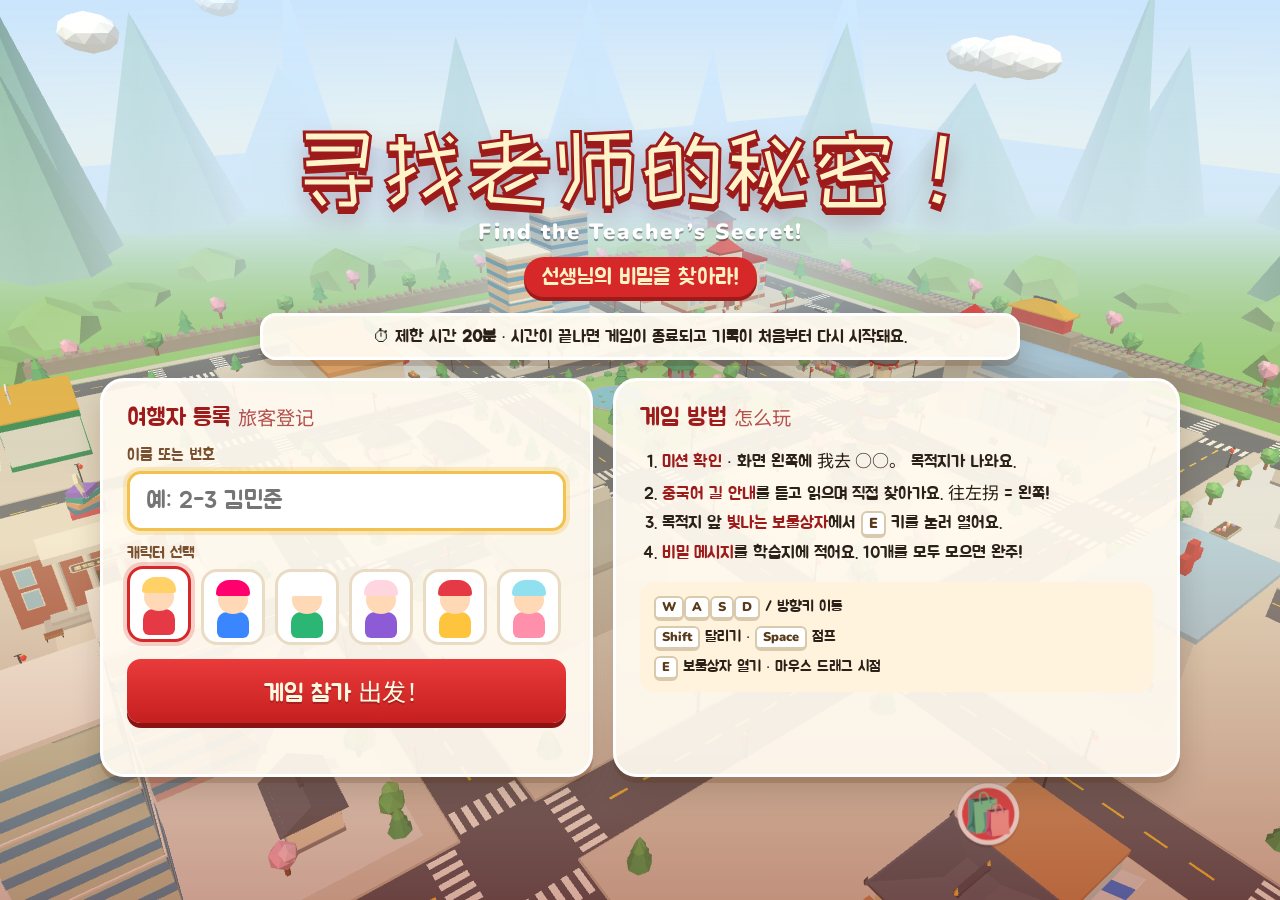
==== commit 0bb41c52: "Add files via upload" ====
--- a/index.html
+++ b/index.html
@@ -75,7 +75,6 @@
           <div>👆 <b>점프</b> · <b>열기</b> 버튼 · 화면을 밀어서 시점 돌리기</div>
           <div>🤏 두 손가락으로 확대 · 축소 · 📱 가로 화면 추천</div>
         </div>
-        <a class="teacher-link" href="make.html">🧑‍🏫 선생님이신가요? <b>수업 QR 만들기</b> →</a>
       </div>
     </div>
   </div>
@@ -177,15 +176,8 @@
     <div class="zh fin-2">你成功找到了老师的全部秘密！</div>
     <div class="fin-ko">선생님의 비밀 10개를 모두 찾았어요!</div>
     <div class="fin-record">기록 <b id="fin-time">--:--</b></div>
-    <div id="rc-box" class="rc-box hidden">
-      <div class="rc-row"><span>이름</span><b id="rc-name"></b></div>
-      <div class="rc-row"><span>수업</span><b id="rc-class"></b></div>
-      <div class="rc-row"><span>완주 시각</span><b id="rc-when"></b></div>
-      <div class="rc-row"><span>도전</span><b id="rc-tries"></b></div>
-      <div class="rc-row"><span>확인 코드</span><b id="rc-code" class="rc-code"></b></div>
-    </div>
     <div id="fin-msgs" class="fin-msgs"></div>
-    <div class="fin-note">✏️ 학습지에 모두 적었는지 확인하고 <b>선생님께 제출</b>하세요.<span class="only-solo"><br>📸 이 기록 카드를 <b>캡처</b>하거나 선생님께 보여 주세요.</span></div>
+    <div class="fin-note">✏️ 학습지에 모두 적었는지 확인하고 <b>선생님께 제출</b>하세요.</div>
     <div id="fin-approved" class="approved hidden">✅ 선생님이 학습지 제출을 승인했어요!</div>
     <button id="fin-close" class="btn ghost">도시 계속 구경하기</button>
   </div>
@@ -207,12 +199,6 @@
     <label class="row"><input type="checkbox" id="opt-pinyin"> 병음(Pinyin) 표시</label>
     <button id="btn-respawn" class="btn small ghost">🏠 출발 지점으로 돌아가기</button>
     <button id="btn-fullscreen" class="btn small ghost">⛶ 전체 화면</button>
-    <div id="restart-box" class="restart-box only-solo">
-      <button id="btn-restart" class="btn small ghost">↺ 처음부터 다시 하기</button>
-      <div id="restart-confirm" class="hidden">모은 메시지가 모두 지워지고 시간도 다시 시작돼요. 기록 카드에는 도전 횟수가 표시돼요.
-        <div class="row-btns"><button id="restart-yes" class="btn small primary">다시 하기</button><button id="restart-no" class="btn small">취소</button></div>
-      </div>
-    </div>
     <button id="settings-close" class="btn primary">닫기</button>
   </div>
 </div>
--- a/css/game.css
+++ b/css/game.css
@@ -329,3 +329,5 @@
   body.touch #right .collect-card { max-height: calc(100vh - 330px); overflow: auto; }
   body.touch .cc-list li { padding: 2px 8px; }
 }
+.reset-note { font-size: 15px; color: #8a6a4a; margin: 4px 0 12px; }
+#overlay .center-card { max-height: 92vh; overflow: auto; }
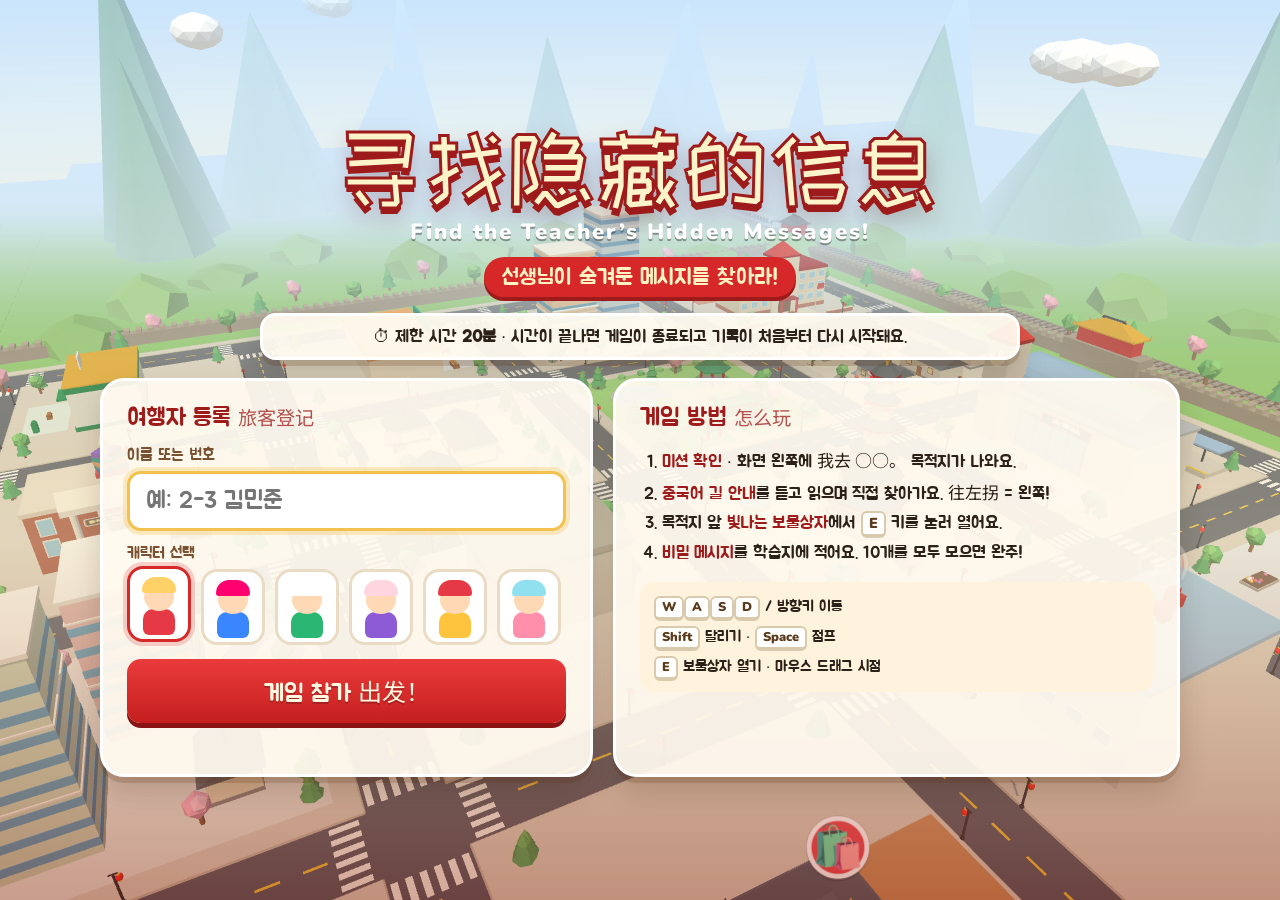
==== commit 41e0566a: "Add files via upload" ====
--- a/index.html
+++ b/index.html
@@ -6,11 +6,12 @@
 <meta name="mobile-web-app-capable" content="yes">
 <meta name="apple-mobile-web-app-capable" content="yes">
 <meta name="theme-color" content="#d62828">
-<title>寻找老师的秘密！ · 선생님의 비밀을 찾아라!</title>
+<title>寻找隐藏的信息 · 선생님이 숨겨둔 메시지를 찾아라!</title>
 <link rel="icon" href="data:image/svg+xml,<svg xmlns='http://www.w3.org/2000/svg' viewBox='0 0 100 100'><text y='.9em' font-size='90'>🏮</text></svg>">
 <link rel="preconnect" href="https://fonts.googleapis.com">
 <link rel="preconnect" href="https://fonts.gstatic.com" crossorigin>
 <link href="https://fonts.googleapis.com/css2?family=Jua&family=Noto+Sans+SC:wght@500;700;900&family=ZCOOL+KuaiLe&family=Nunito:wght@700;900&display=swap" rel="stylesheet">
+<link rel="preload" href="fonts/asia-pinyin.woff" as="font" type="font/woff" crossorigin>
 <link rel="stylesheet" href="css/game.css">
 <script type="importmap">{ "imports": { "three": "./vendor/three.module.min.js" } }</script>
 </head>
@@ -21,7 +22,7 @@
 <div id="loading" class="screen">
   <div class="load-box">
     <div class="lantern-ico">🏮</div>
-    <div class="load-title zh">寻找老师的秘密！</div>
+    <div class="load-title zh">寻找隐藏的信息</div>
     <div class="load-bar"><i id="load-fill"></i></div>
     <div id="load-msg" class="load-msg">도시를 짓는 중…</div>
   </div>
@@ -41,9 +42,9 @@
 <div id="lobby" class="screen hidden">
   <div class="lobby-wrap">
     <div class="lobby-title">
-      <div class="title-zh zh" id="lobby-title">寻找老师的秘密！</div>
-      <div class="title-en">Find the Teacher’s Secret!</div>
-      <div class="title-ko" id="lobby-subtitle">선생님의 비밀을 찾아라!</div>
+      <div class="title-zh zh" id="lobby-title">寻找隐藏的信息</div>
+      <div class="title-en">Find the Teacher’s Hidden Messages!</div>
+      <div class="title-ko" id="lobby-subtitle">선생님이 숨겨둔 메시지를 찾아라!</div>
     </div>
     <div id="lobby-mode" class="lobby-mode hidden"></div>
     <div class="lobby-cards">
@@ -83,20 +84,20 @@
 <!-- 게임 HUD -->
 <div id="hud" class="hidden">
   <div id="topbar">
-    <div class="tb-title zh" id="hud-title">寻找老师的秘密！</div>
+    <div class="tb-title zh" id="hud-title">寻找隐藏的信息</div>
     <div class="tb-item"><span class="tb-label" id="hud-time-label">남은 시간</span><span id="hud-time" class="tb-val">--:--</span></div>
     <div class="tb-item"><span class="tb-label">비밀 메시지</span><span class="tb-val"><b id="hud-count">0</b>/10</span></div>
     <div class="tb-item mission-mini"><span class="tb-label">현재 미션</span><span id="hud-mission" class="tb-val zh">—</span></div>
     <div class="tb-btns">
       <button id="btn-collect" class="icon-btn only-compact" title="모은 메시지 보기">📜</button>
-      <button id="btn-korean" class="icon-btn" title="한국어 뜻 보기">한</button>
+      <button id="btn-korean" class="icon-btn hidden" title="한국어 뜻 보기" aria-hidden="true" tabindex="-1">한</button>
       <button id="btn-settings" class="icon-btn" title="설정">⚙️</button>
     </div>
   </div>
 
   <div id="left">
     <div class="panel mission-card">
-      <div class="mc-q"><span class="zh">你去哪儿？</span><span class="ko-line">너는 어디에 가니?</span></div>
+      <div class="mc-q"><span class="zh">你去哪儿？</span></div>
       <div class="mc-a">
         <span class="zh mc-wo">我去</span>
         <span id="mc-dest" class="zh mc-dest">—</span>
@@ -151,6 +152,7 @@
     <div class="msg-place"><span id="msg-icon"></span> <span id="msg-dest" class="zh"></span></div>
     <div class="msg-label">비밀 메시지 <b id="msg-num"></b></div>
     <div id="msg-text" class="msg-text zh"></div>
+    <div id="msg-py" class="msg-py"></div>
     <div class="msg-note">✏️ 학습지에 기록하세요!</div>
     <button id="msg-ok" class="btn primary">확인 <span class="zh">好的</span> <kbd>Enter</kbd></button>
   </div>
@@ -174,7 +176,6 @@
     <div class="big-emoji">🏆</div>
     <div class="zh fin-1">恭喜你！任务完成！</div>
     <div class="zh fin-2">你成功找到了老师的全部秘密！</div>
-    <div class="fin-ko">선생님의 비밀 10개를 모두 찾았어요!</div>
     <div class="fin-record">기록 <b id="fin-time">--:--</b></div>
     <div id="fin-msgs" class="fin-msgs"></div>
     <div class="fin-note">✏️ 학습지에 모두 적었는지 확인하고 <b>선생님께 제출</b>하세요.</div>
--- a/css/game.css
+++ b/css/game.css
@@ -1,6 +1,9 @@
+/* 한어병음 전용 글꼴: Asia병음 (병음에 쓰는 글자만 추려서 넣음) */
+@font-face { font-family: "AsiaPinyin"; src: url("../fonts/asia-pinyin.woff") format("woff"); font-display: swap; }
 :root {
   --red: #d62828; --red-d: #9e1b1b; --gold: #f2c14e; --gold-l: #ffe08a; --cream: #fff8ec; --ink: #2b2118;
   --jade: #2bb673; --sky: #3a86ff; --panel: rgba(255, 250, 240, 0.93); --shadow: 0 6px 0 rgba(90, 40, 10, 0.18), 0 14px 30px rgba(40, 20, 0, 0.18);
+  --py: "AsiaPinyin", "Nunito", "Noto Sans KR", sans-serif;
   --zh: "Noto Sans SC", "Microsoft YaHei", "PingFang SC", "Noto Sans CJK SC", "Noto Sans CJK TC", sans-serif;
   --ko: "Jua", "Malgun Gothic", "Apple SD Gothic Neo", sans-serif;
 }
@@ -96,7 +99,7 @@
 .mc-a { display: flex; align-items: baseline; gap: 6px; margin-top: 4px; }
 .mc-wo { font-size: 30px; font-weight: 700; color: #6a3410; }
 .mc-dest { font-size: 54px; font-weight: 900; color: var(--red); line-height: 1.1; text-shadow: 0 3px 0 #ffd88a; }
-.pinyin { font-family: "Nunito", sans-serif; font-weight: 700; color: #b07a3c; font-size: 17px; margin-top: 2px; }
+.pinyin { font-family: var(--py); font-weight: 400; color: #b07a3c; font-size: 17px; margin-top: 2px; }
 .ko-line { display: none; color: #2a6fb0; font-size: 16px; margin-top: 3px; }
 body.show-ko .ko-line { display: block; }
 body.hide-py .pinyin { display: none; }
@@ -331,3 +334,10 @@
 }
 .reset-note { font-size: 15px; color: #8a6a4a; margin: 4px 0 12px; }
 #overlay .center-card { max-height: 92vh; overflow: auto; }
+/* 비밀 메시지 한어병음 */
+.msg-py { font: 400 36px var(--py); color: #b07a3c; margin: -6px 0 10px; letter-spacing: 1px; }
+.mpy { display: block; font: 400 13px var(--py); color: #b07a3c; line-height: 1.1; }
+.ci-msg .mpy { font-size: 11px; }
+.fm small.mpy { font-size: 13px; }
+.ko-line, .fin-ko { display: none !important; }
+@media (max-height: 520px) { .msg-py { font-size: 24px; margin-bottom: 6px; } }
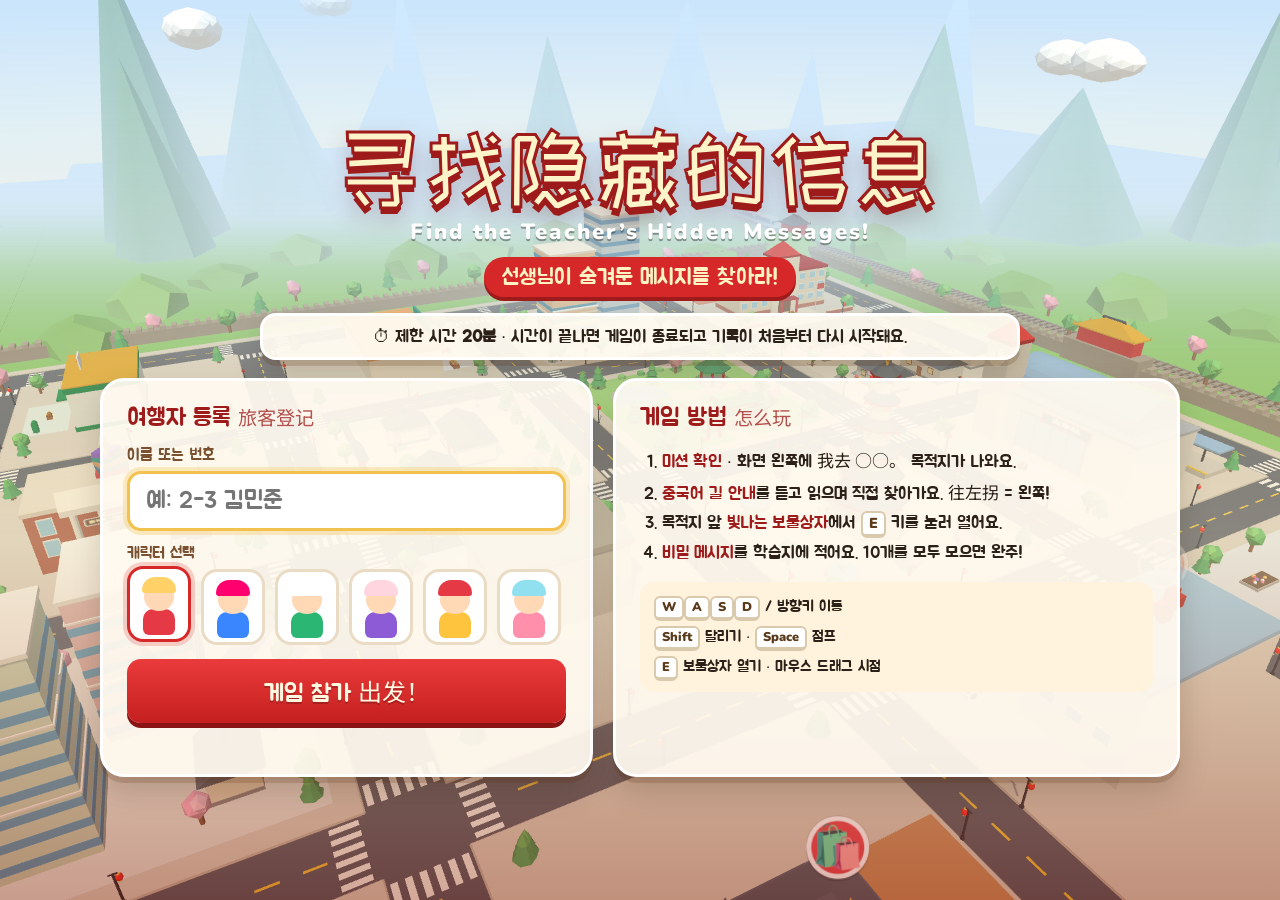
==== commit 6838d6f1: "Add files via upload" ====
--- a/index.html
+++ b/index.html
@@ -106,7 +106,7 @@
       <div id="mc-py" class="pinyin">—</div>
       <div id="mc-ko" class="ko-line">—</div>
       <div class="mc-btns">
-        <button id="btn-skip" class="btn small ghost">다른 목적지 ↻</button>
+        <button id="btn-skip" class="btn small ghost hidden" aria-hidden="true" tabindex="-1">다른 목적지 ↻</button>
       </div>
     </div>
     <div class="panel guide-card">
